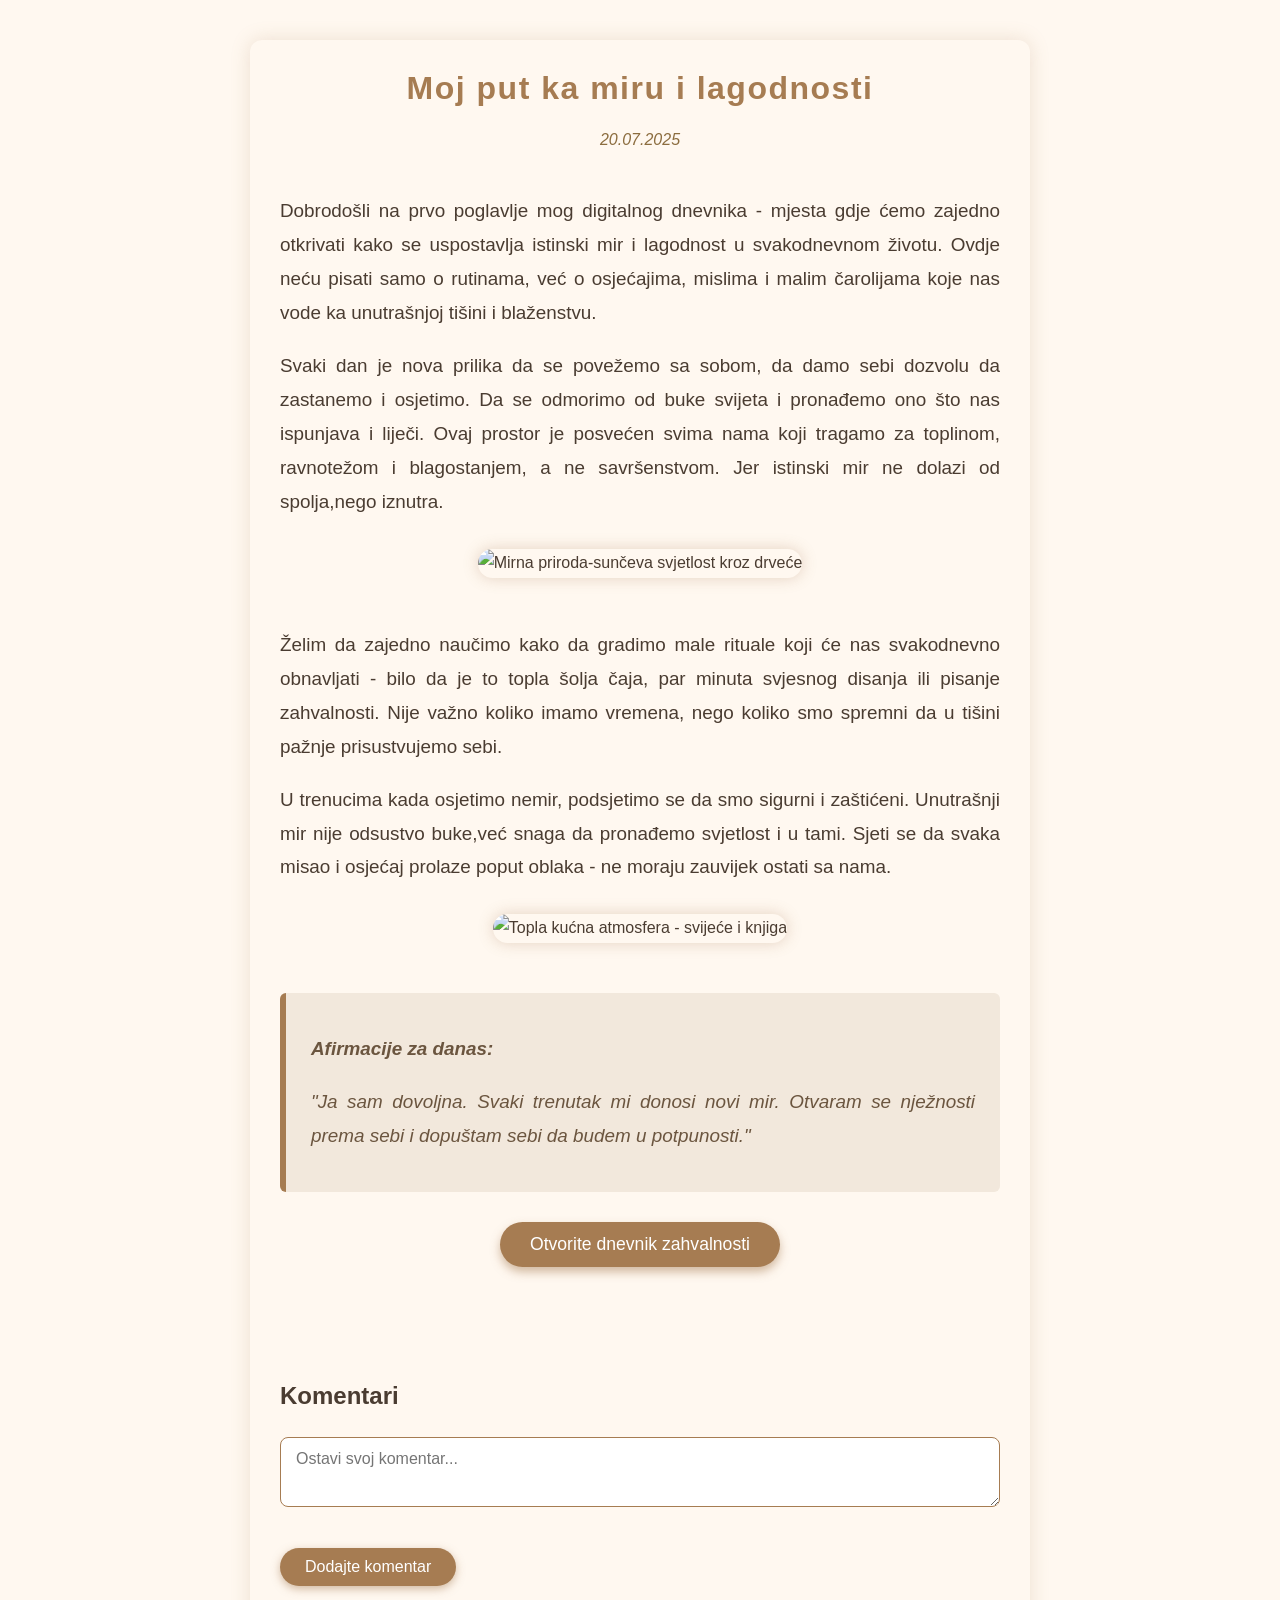
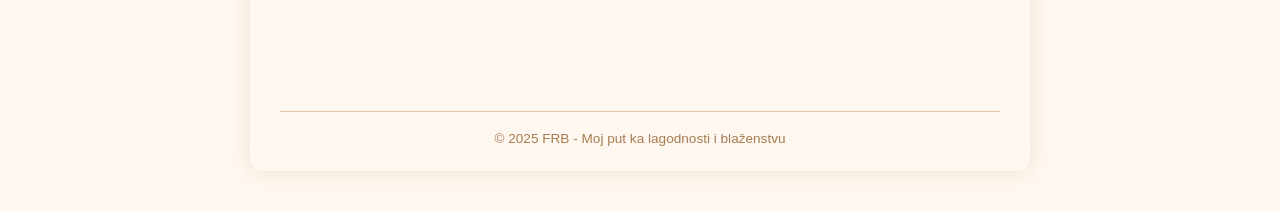
==== index.html @ 80840bef "Update index.html" ====
<!DOCTYPE <html>
 <html lang="bs">
    <head>
        <meta charset="UTF-8">
        <meta name="viewport" content="width=device-width, initial-scale=1.0">
       <title>Moj put ka miru i lagodnosti | 20.07.2025</title>
       <style>
        body {
            font-family: 'Segoe UI', Tahoma, Geneva, Verdana, sans-serif;
            background-color: #fff8f0;
            color: #4a3c31;
            max-width: 720px;
            margin: 40px auto;
            padding: 20px 30px;
            line-height: 1.8;
            box-shadow: 0 0 20px rgba(166, 124, 82, 0.2);
            border-radius: 12px;
        }

            h1 {
                font-size: 2,6rem;
                color: #a67c52;
                margin-bottom: 8px;
                text-align: center;
                font-weight: 700;
                letter-spacing: 1.5px;

            }

            .date {
                font-size: 1rem;
                color: #8c6d3f;
                margin-bottom: 40px;
                text-align: center;
                font-style: italic;
            }

            p {
                font-size: 1.18rem;
                margin-bottom: 1,6rem;
                text-align: justify;
            }

            .affirmations {
                background-color: #f2e8dc;
                border-left: 6px solid #a67c52;
                padding: 20px 25px;
                margin: 30px 0;
                font-style: italic;
                font-size: 1.15rem;
                color: #6b553f;
                border-radius: 6px;
            }

            footer {
                margin-top: 60px;
                font-size: 0.85rem;
                color: #a67c52;
                text-align: center;
                border-top: 1px solid #e2c9a1;
                padding-top: 15px;
            }

            /*Slike */
            .image-container {
                text-align: center;
                margin: 30px 0 50px;
            }

            .image-container img {
                max-width: 100%;
                border-radius: 15px;
                box-shadow: 0 0 15px rgba(166, 124, 82, 0.3);
            }

            /*Dugme dnevnik zahvalnosti*/
            #gratitudeBtn {
                display: block;
                margin: 30px auto;
                padding: 12px 30px;
                background-color: #a67c52;
                color: white;
                font-size: 1.1rem;
                border: none;
                border-radius: 30px;
                cursor: pointer;
                box-shadow: 0 5px 10px rgba(166, 124, 82, 0.5);
                transition: background-color 0.3s ease;

            }


            #gratitudeBtn:hover {
                background-color: #c19f6f;
            }

            /*Prostor za dnevnik*/
            #gratitudeSection {
                display: none;
                margin: 20px 0 50px;
                background-color: #f9f4e9;
                border: 2px solid #a67c52;
                padding: 20px 50px;
                border-radius: 10px;
            }

            #gratitudeInput {
                width: 1000px;
                max-width: 100%;
                height: 100px;
                font-size: 1rem;
                padding: 15px 20px;
                border-radius: 12px;
                border: 1.5px solid #a67c52;
                resize: none;
                font-family: 'Segoe UI', Tahoma, Geneva, Verdana, sans-serif;
                transition: all 0.3s ease-in-out;

            }

            #gratitudeInput:focus {
                border-color: #a67c52;
                outline: none;
                box-shadow: 0 0 6px rgba(166, 124, 82, 0.2);
            }

            #saveGratitudeBtn {
                padding: 10px 25px;
                background-color: #a67c52;
                color: white;
                font-size: 1rem;
                border: none;
                border-radius: 25px;
                cursor: pointer;
                box-shadow: 0 3px 8px rgba(166, 124, 82, 0.5);
                transition: background-color 0.3s ease;
            }

            #savedGratitudeBtn:hover {
                background-color: #c19f6f;
            }

            #gratitudeSavedMsg {
                margin-top: 10px;
                color: #6b553f;
                font-style: italic;
                font-size: 0.9rem;
            }

            /*Komentari*/
            #commentSection {
                margin-top: 40px;
                border-top: 1px solid #e2c9a1;
                padding-top: 30px;
            }

            #commentTitle {
                font-size: 1.5rem;
                color: #a67c52;
                margin-bottom: 15px;
            }

            #commentInput {
                width: 100%;
                min-height: 70px;
                padding: 12px 15px;
                font-size: 1rem;
                border-radius: 8px;
                border: 1.5px solid #a67c52;
                font-family: 'Segoe UI', Tahoma, Geneva, Verdana, sans-serif;
                margin-bottom: 12px;
                resize: vertical;
            }


            #addCommentBtn {
              background-color: #a67c52;
              color: white;
              border: none;
              border-radius: 25px;
              padding: 10px 25px;
              font-size: 1rem;
              cursor: pointer;
              box-shadow: 0 3px 8px rgba(166, 124, 82, 0.5);
              transition: background-color 0.3s ease;
            }

            #addCommentBtn:hover {
                background-color: #c19f6f;
            }

            #commentsList {
                margin-top: 20px;
                list-style-type: none;
                padding-left: 0;
                max-height: 300px;
                overflow-y: auto;
            }

            #commentsList li {
                background-color: #f2e8dc;
                border-left: 4px solid #a67c52;
                margin-bottom: 12px;
                padding: 12px 20px;
                border-radius: 6px;
                font-style: italic;
                color: #6b553f;
                word-wrap: break-word;
            }
       </style>  
       </head>
    <body>
        <h1>Moj put ka miru i lagodnosti</h1>
        <div class="date">20.07.2025</div>

        <p>Dobrodošli na prvo poglavlje mog digitalnog dnevnika - mjesta gdje ćemo zajedno otkrivati kako se uspostavlja istinski mir i lagodnost u svakodnevnom životu.
           Ovdje neću pisati samo o rutinama, već o osjećajima, mislima i malim čarolijama koje nas vode ka unutrašnjoj tišini i blaženstvu.
        </p>

        <p>Svaki dan je nova prilika da se povežemo sa sobom, da damo sebi dozvolu da zastanemo i osjetimo. Da se odmorimo od buke svijeta i pronađemo ono što nas ispunjava i liječi.
            Ovaj prostor je posvećen svima nama koji tragamo za toplinom, ravnotežom i blagostanjem, a ne savršenstvom. Jer istinski mir ne dolazi od spolja,nego iznutra.
        </p>

        <div class="image-container">
            <img src="https://images.unsplash.com/photo-1506744038136-46273834b3fb?auto=format&fit=crop&w=800&q=80" alt="Mirna priroda-sunčeva svjetlost kroz drveće" /> 
               </div>

               <p>Želim da zajedno naučimo kako da gradimo male rituale koji će nas svakodnevno obnavljati - bilo da je to topla šolja čaja, par minuta svjesnog disanja ili pisanje zahvalnosti.
                Nije važno koliko imamo vremena, nego koliko smo spremni da u tišini pažnje prisustvujemo sebi. 
               </p>

               <p>
                U trenucima kada osjetimo nemir, podsjetimo se da smo sigurni i zaštićeni. Unutrašnji mir nije odsustvo buke,već snaga da pronađemo svjetlost i u tami.
                Sjeti se da svaka misao i osjećaj prolaze poput oblaka - ne moraju zauvijek ostati sa nama.
               </p>

              <div class="image-container">
                <img src="https://images.unsplash.com/photo-1494526585095-c41746248156?auto=format&fit=crop&w=800&q=80" alt="Topla kućna atmosfera - svijeće i knjiga" />
              </div> 

              <div class="affirmations">
                <p><strong>Afirmacije za danas:</strong></p>
                <p>"Ja sam dovoljna. Svaki trenutak mi donosi novi mir. Otvaram se nježnosti prema sebi i dopuštam sebi da budem u potpunosti."</p>
              </div>

              <button id="gratitudeBtn" aria-expanded="false" aria-controls="gratitudeSection">Otvorite dnevnik zahvalnosti</button><br><br>
              <section id="gratitudeSection" aria-hidden="true"><br>
              <textarea id="gratitudeInput" placeholder="Napišite za šta ste danas zahvalni..." aria-label="Dnevnik zahvalnosti"></textarea><br><br>
              <button id="saveGratitudeBtn">Sačuvajte zahvalnost</button>
              <div id="gratitudeSavedMsg" role="status" aria-live="polite"></div>
              </section>  
              
              <div id="commentsSection">
                <h2 id="commentsTitle">Komentari</h2>
                <textarea id="commentInput" placeholder="Ostavi svoj komentar..." aria-label="Komentari"></textarea><br><br>
                <button id="addCommentBtn">Dodajte komentar</button>
                <ul id="commentsList" aria-live="polite" aria-relevant="additions"></ul>
              </div><br>

              <footer>

                &copy; 2025 FRB - Moj put ka lagodnosti i blaženstvu
              </footer>

              <script>
                //Dnevnik zahvalnosti
                const gratitudeBtn = document.getElementById('gratitudeBtn');
                const gratitudeSection = document.getElementById('gratitudeSection');
                const gratitudeInput = document.getElementById('gratitudeInput');
                const saveGratitudeBtn = document.getElementById('saveGratitudeBtn');
                const gratitudeSavedMsg = document.getElementById('gratitudeSavedMsg');

                gratitudeBtn.addEventListener('click', () => {
                    const expanded = gratitudeBtn.getAttribute('aria-expanded') === 'true';
                    gratitudeBtn.setAttribute('aria-expanded', !expanded);
                    gratitudeSection.style.display = expanded ? 'none' : 'block';
                    gratitudeSection.setAttribute('aria-hidden', expanded);
                    gratitudeSavedMsg.textContent = '';
                    if (!expanded) gratitudeInput.focus();
                } );

                saveGratitudeBtn.addEventListener('click', () => {
                    const text = gratitudeInput.value.trim();
                    if(text.length === 0) {
                        gratitudeSavedMsg.textContent = 'Molim te, napiši nešto za zahvalnost.';
                        return;
                    }
                    localStorage.setItem('dailyGratitude', text);
                    gratitudeSavedMsg.textContent = 'Tvoja zahvalnost je sačuvana. Hvala što njeguješ svoj mir';
                    gratitudeInput.value = '';
                } );
                
                //Komentari - ne čuvaju se trajno,samo u sesiji (refresh gubi ih)
                const commentInput = document.getElementById('commentInput');
                const addCommentBtn = document.getElementById('addCommentBtn');
                const commentsList = document.getElementById('commentsList');

                addCommentBtn.addEventListener('click', () => {
                    const commentText = commentInput.value.trim();
                    if(commentText.length === 0) return;
                    const li = document.createElement('li');
                    commentsList.appendChild(li);
                    commentInput.value = '';
                    commentInput.focus();
                });
                    
                
                </script> 
            </body>
</html>
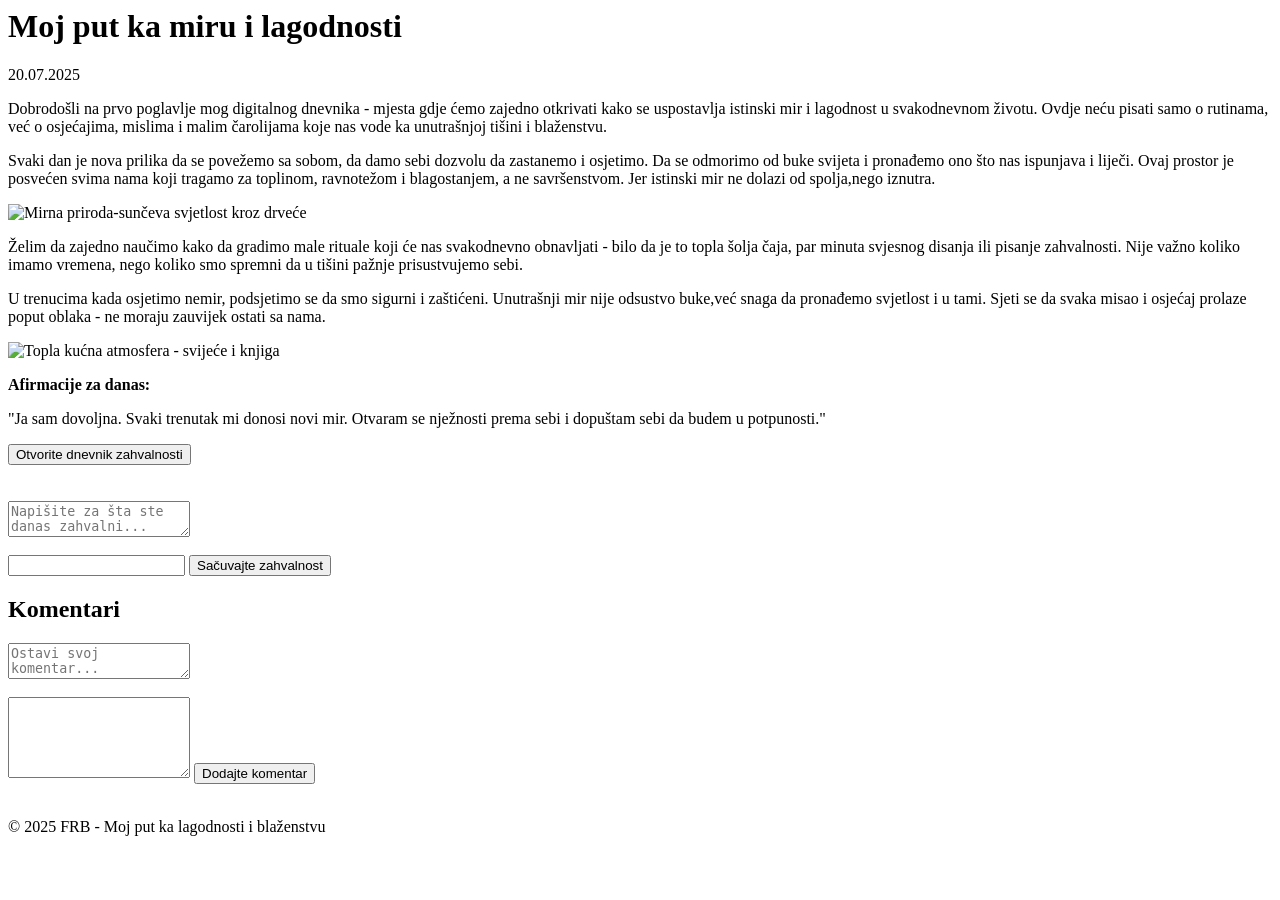
==== commit 2048e1fd: "Update index.html" ====
--- a/index.html
+++ b/index.html
@@ -3,6 +3,8 @@
     <head>
         <meta charset="UTF-8">
         <meta name="viewport" content="width=device-width, initial-scale=1.0">
+        <meta name="google-site-verification" content="Vfd_PMTQdumQlApTUxSu_Xp1I2U_cjs0YD-G9FCcUhc" />
+        <meta http-equiv="Content-Security-Policy" content="default-src 'self'; script-src 'self'; style-src 'self';">
        <title>Moj put ka miru i lagodnosti | 20.07.2025</title>
        <style>
         body {
@@ -246,6 +248,7 @@
               <button id="gratitudeBtn" aria-expanded="false" aria-controls="gratitudeSection">Otvorite dnevnik zahvalnosti</button><br><br>
               <section id="gratitudeSection" aria-hidden="true"><br>
               <textarea id="gratitudeInput" placeholder="Napišite za šta ste danas zahvalni..." aria-label="Dnevnik zahvalnosti"></textarea><br><br>
+               <input type="text" name="website" style="display:none">
               <button id="saveGratitudeBtn">Sačuvajte zahvalnost</button>
               <div id="gratitudeSavedMsg" role="status" aria-live="polite"></div>
               </section>  
@@ -253,6 +256,7 @@
               <div id="commentsSection">
                 <h2 id="commentsTitle">Komentari</h2>
                 <textarea id="commentInput" placeholder="Ostavi svoj komentar..." aria-label="Komentari"></textarea><br><br>
+               <textarea maxlength="300" rows="5" required></textarea>
                 <button id="addCommentBtn">Dodajte komentar</button>
                 <ul id="commentsList" aria-live="polite" aria-relevant="additions"></ul>
               </div><br>
@@ -278,6 +282,16 @@
                     gratitudeSavedMsg.textContent = '';
                     if (!expanded) gratitudeInput.focus();
                 } );
+
+                function sanitizeInput(input) {
+                 const element = document.createElement('div');
+                 element.innerText = input;
+                 return element.innerHTML;
+                }
+
+               const userInput = document.querySelector('#textarea-id').value;
+               const safeInput = sanitizeInput(userInput);
+               // dalje koristi safeInput
 
                 saveGratitudeBtn.addEventListener('click', () => {
                     const text = gratitudeInput.value.trim();
@@ -289,12 +303,19 @@
                     gratitudeSavedMsg.textContent = 'Tvoja zahvalnost je sačuvana. Hvala što njeguješ svoj mir';
                     gratitudeInput.value = '';
                 } );
+
+                 if (doucment.querySelector('[name="website"]').value !== "") {
+                  //spam pokušaj
+                  return false;
+                 }
                 
                 //Komentari - ne čuvaju se trajno,samo u sesiji (refresh gubi ih)
                 const commentInput = document.getElementById('commentInput');
                 const addCommentBtn = document.getElementById('addCommentBtn');
                 const commentsList = document.getElementById('commentsList');
 
+               document.addEventListener('contextmenu', e => e.preventDefault());
+               
                 addCommentBtn.addEventListener('click', () => {
                     const commentText = commentInput.value.trim();
                     if(commentText.length === 0) return;
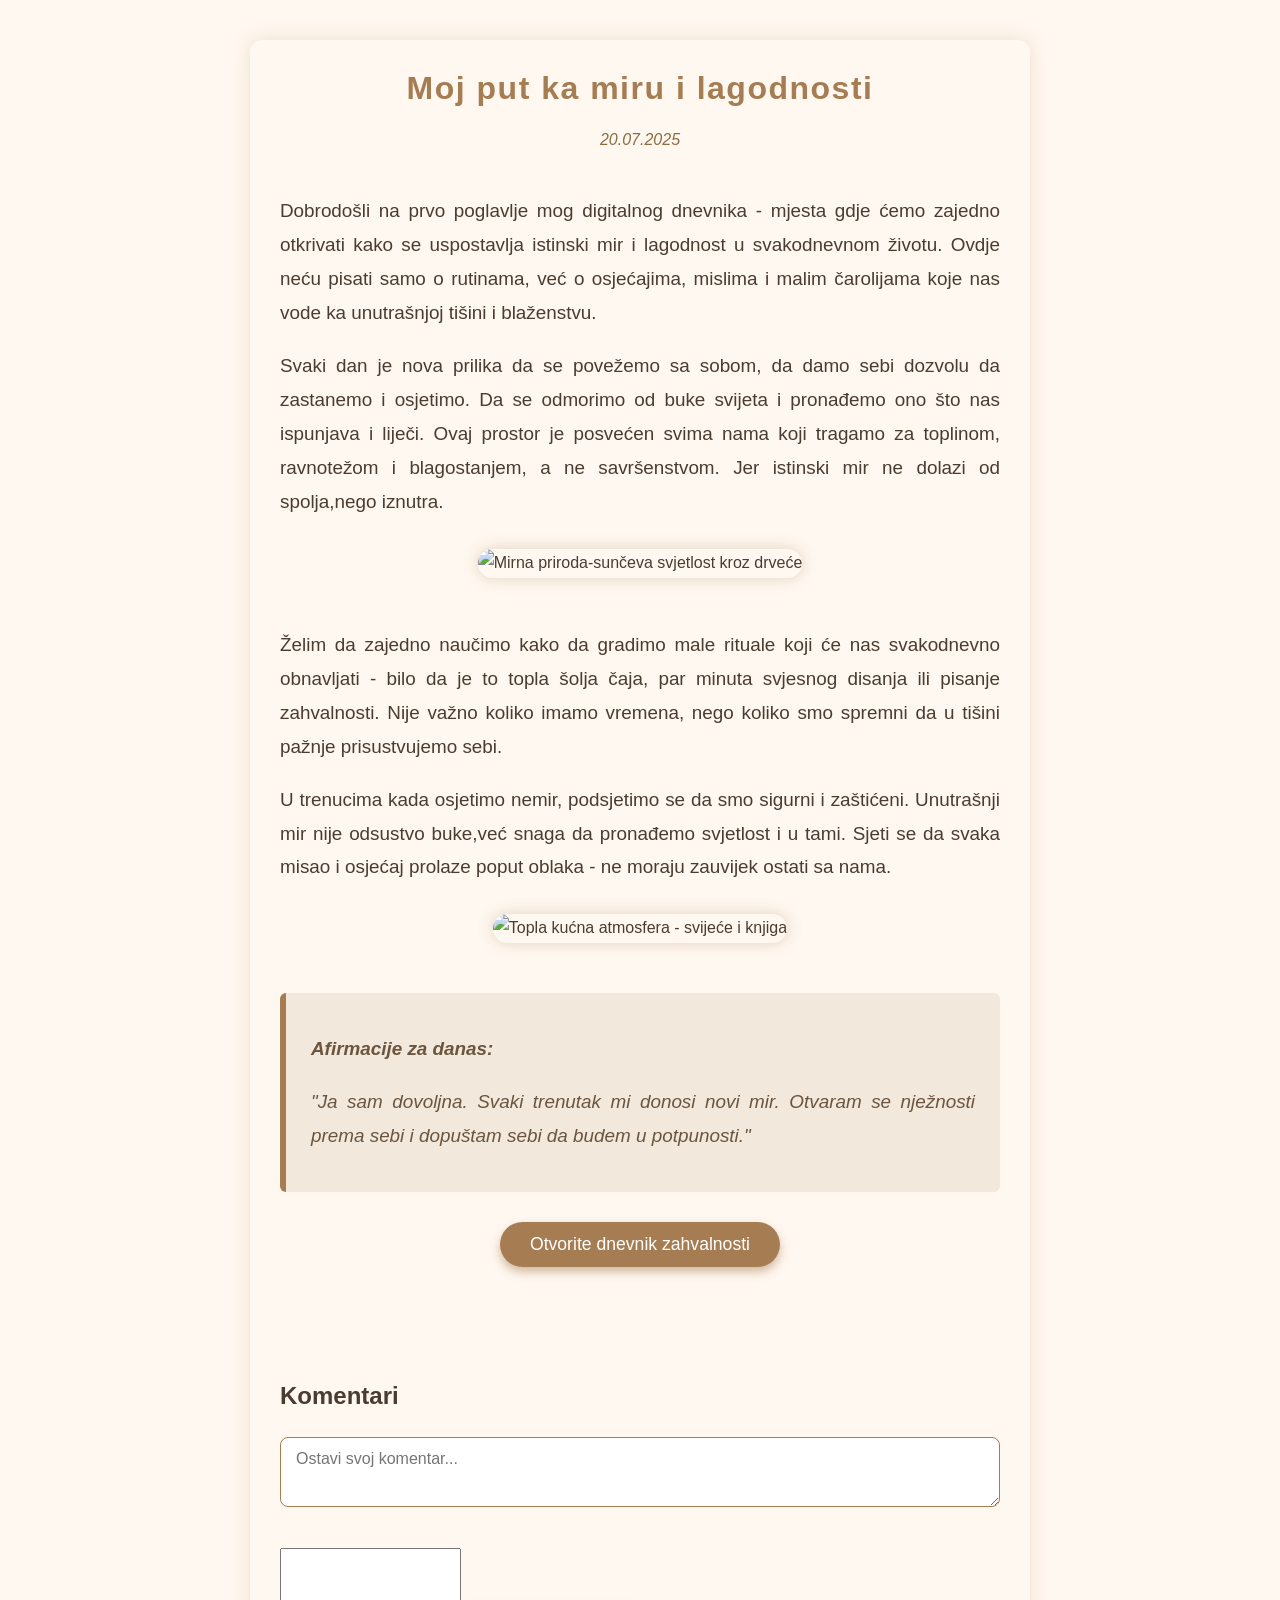
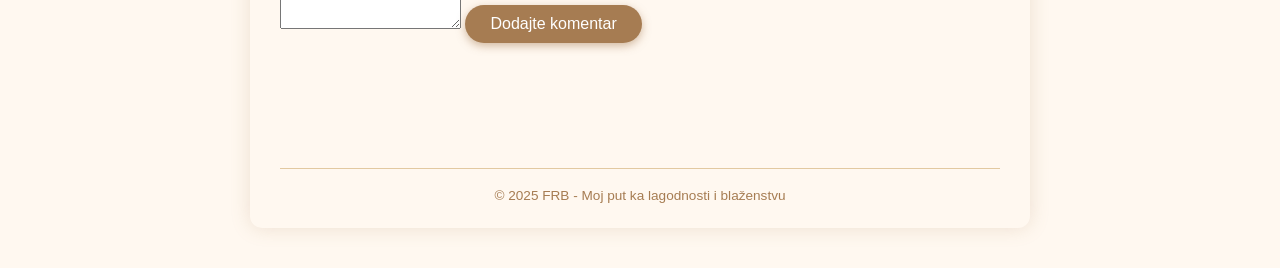
==== commit a868c93a: "Update index.html" ====
--- a/index.html
+++ b/index.html
@@ -4,7 +4,6 @@
         <meta charset="UTF-8">
         <meta name="viewport" content="width=device-width, initial-scale=1.0">
         <meta name="google-site-verification" content="Vfd_PMTQdumQlApTUxSu_Xp1I2U_cjs0YD-G9FCcUhc" />
-        <meta http-equiv="Content-Security-Policy" content="default-src 'self'; script-src 'self'; style-src 'self';">
        <title>Moj put ka miru i lagodnosti | 20.07.2025</title>
        <style>
         body {
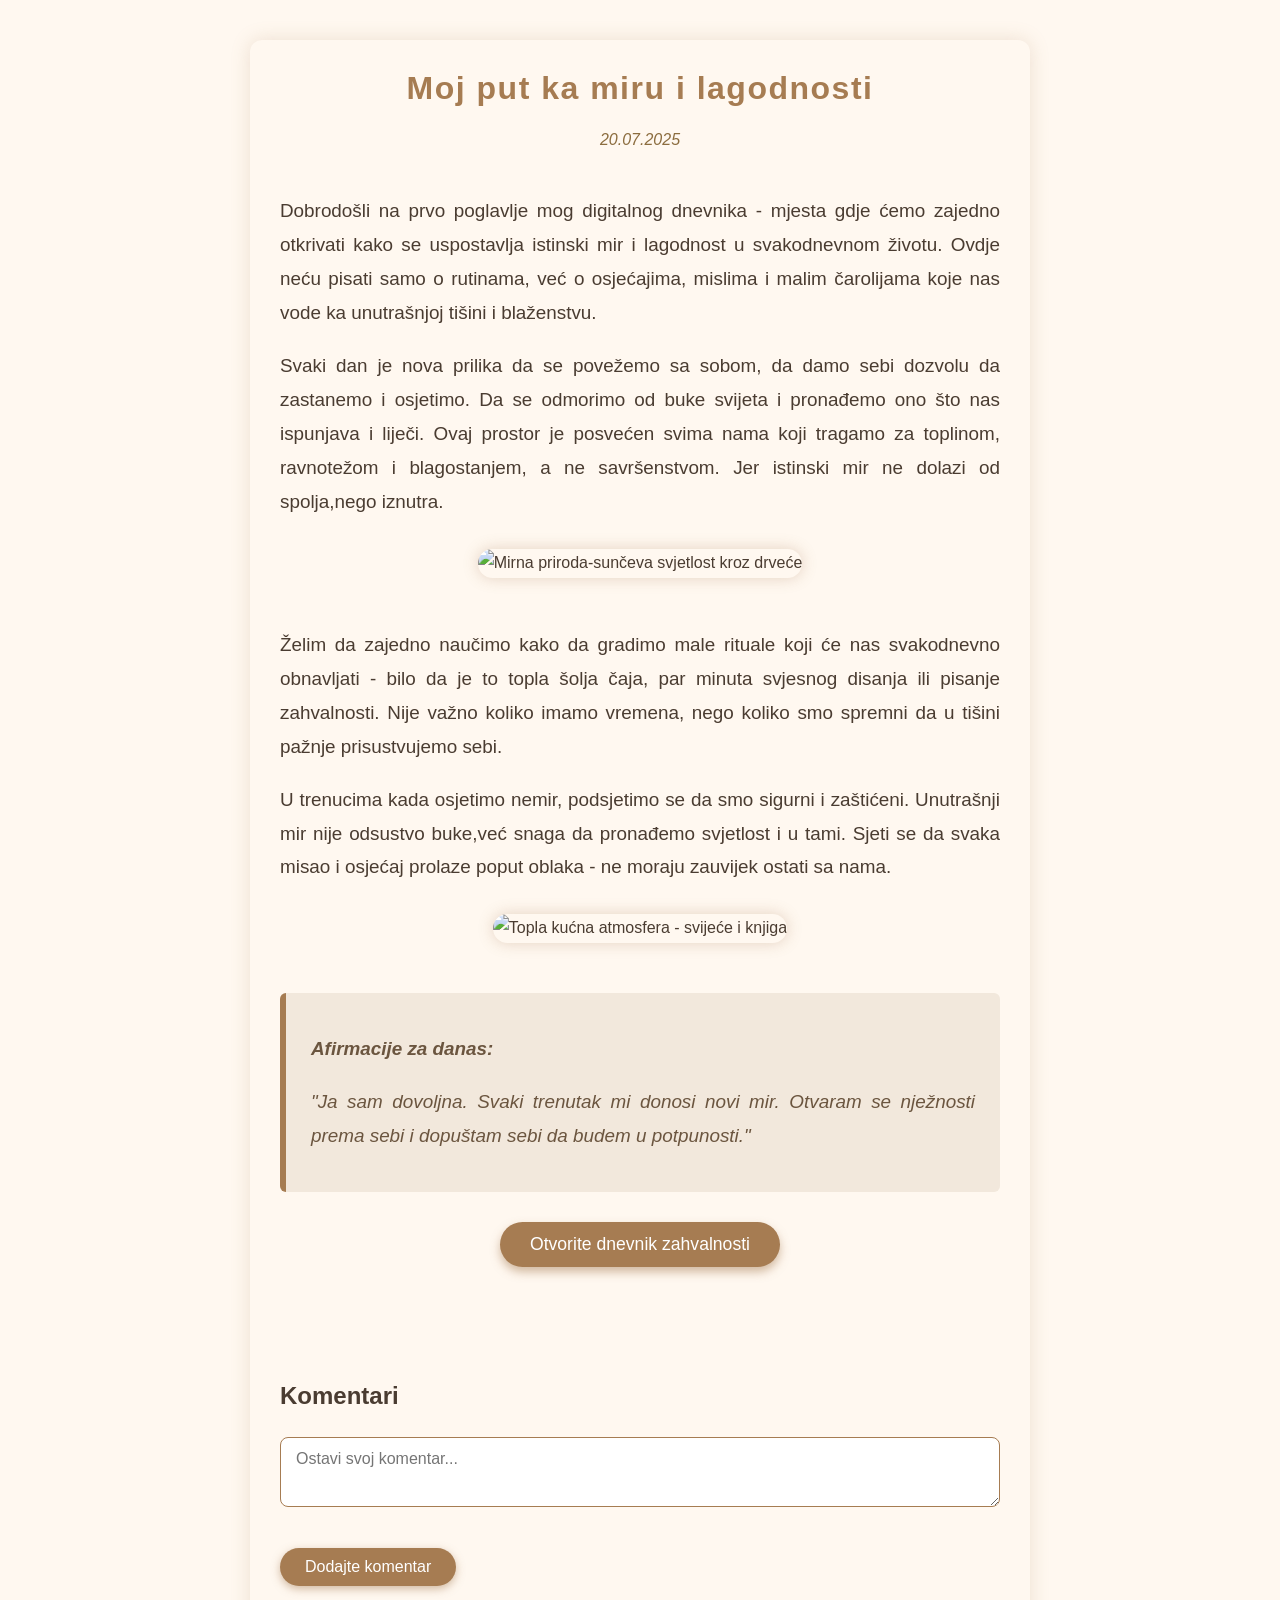
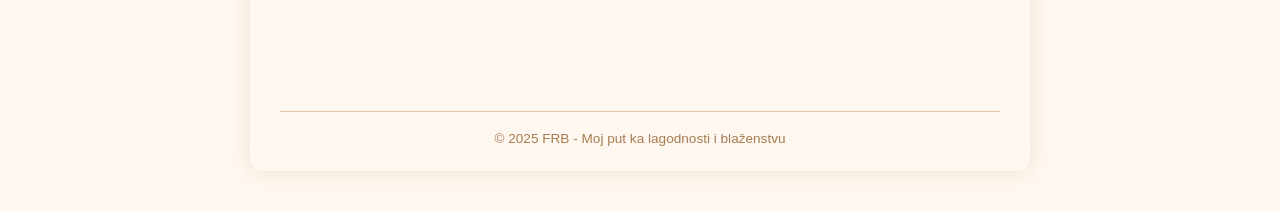
==== commit 461ddc76: "Update index.html" ====
--- a/index.html
+++ b/index.html
@@ -255,7 +255,6 @@
               <div id="commentsSection">
                 <h2 id="commentsTitle">Komentari</h2>
                 <textarea id="commentInput" placeholder="Ostavi svoj komentar..." aria-label="Komentari"></textarea><br><br>
-               <textarea maxlength="300" rows="5" required></textarea>
                 <button id="addCommentBtn">Dodajte komentar</button>
                 <ul id="commentsList" aria-live="polite" aria-relevant="additions"></ul>
               </div><br>
@@ -282,15 +281,6 @@
                     if (!expanded) gratitudeInput.focus();
                 } );
 
-                function sanitizeInput(input) {
-                 const element = document.createElement('div');
-                 element.innerText = input;
-                 return element.innerHTML;
-                }
-
-               const userInput = document.querySelector('#textarea-id').value;
-               const safeInput = sanitizeInput(userInput);
-               // dalje koristi safeInput
 
                 saveGratitudeBtn.addEventListener('click', () => {
                     const text = gratitudeInput.value.trim();
@@ -303,17 +293,12 @@
                     gratitudeInput.value = '';
                 } );
 
-                 if (doucment.querySelector('[name="website"]').value !== "") {
-                  //spam pokušaj
-                  return false;
-                 }
                 
                 //Komentari - ne čuvaju se trajno,samo u sesiji (refresh gubi ih)
                 const commentInput = document.getElementById('commentInput');
                 const addCommentBtn = document.getElementById('addCommentBtn');
                 const commentsList = document.getElementById('commentsList');
 
-               document.addEventListener('contextmenu', e => e.preventDefault());
                
                 addCommentBtn.addEventListener('click', () => {
                     const commentText = commentInput.value.trim();
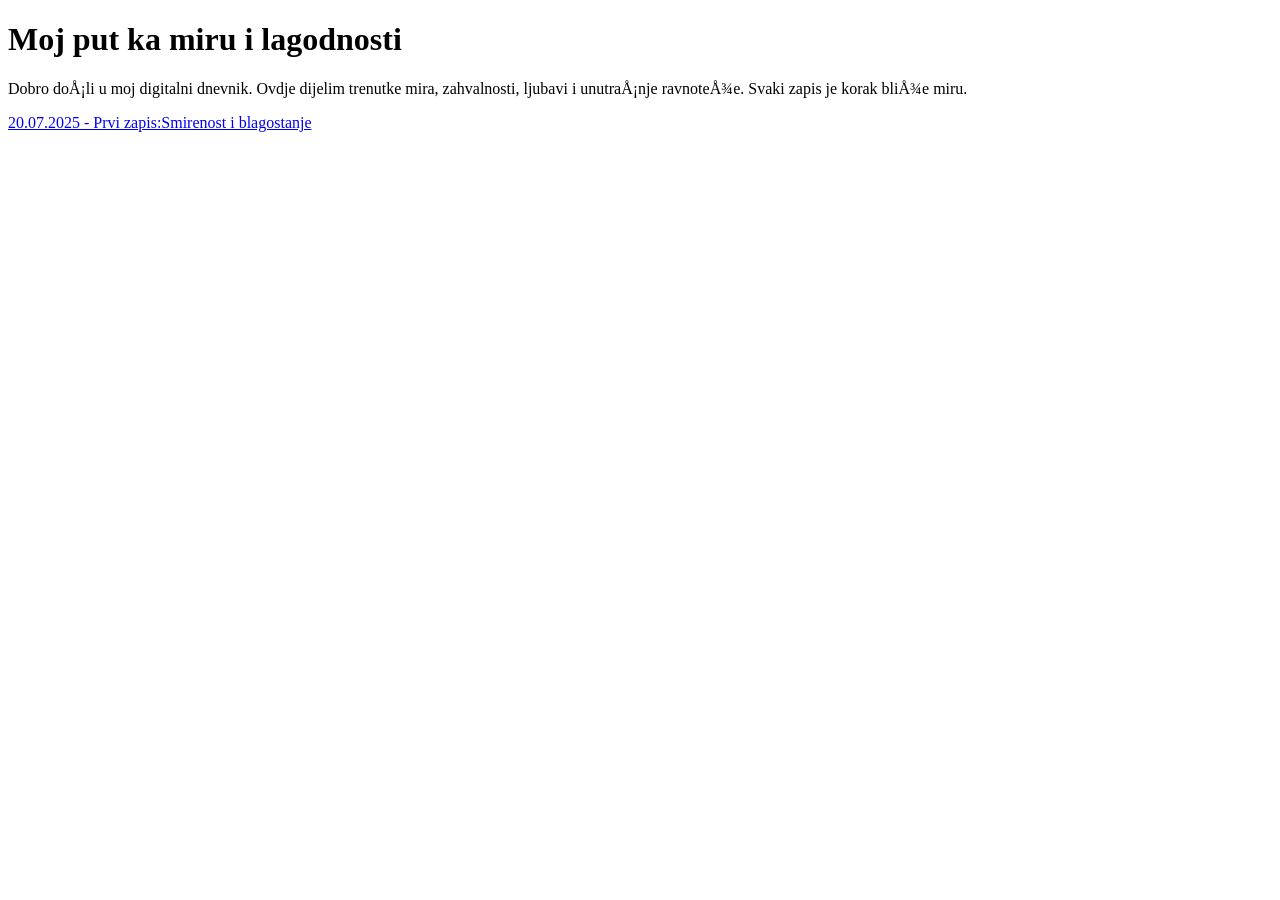
==== commit 3f7e2df8: "Create index.html" ====
--- a/index.html
+++ b/index.html
@@ -1,316 +1,21 @@
-<!DOCTYPE <html>
- <html lang="bs">
-    <head>
-        <meta charset="UTF-8">
-        <meta name="viewport" content="width=device-width, initial-scale=1.0">
-        <meta name="google-site-verification" content="Vfd_PMTQdumQlApTUxSu_Xp1I2U_cjs0YD-G9FCcUhc" />
-       <title>Moj put ka miru i lagodnosti | 20.07.2025</title>
-       <style>
-        body {
-            font-family: 'Segoe UI', Tahoma, Geneva, Verdana, sans-serif;
-            background-color: #fff8f0;
-            color: #4a3c31;
-            max-width: 720px;
-            margin: 40px auto;
-            padding: 20px 30px;
-            line-height: 1.8;
-            box-shadow: 0 0 20px rgba(166, 124, 82, 0.2);
-            border-radius: 12px;
-        }
-
-            h1 {
-                font-size: 2,6rem;
-                color: #a67c52;
-                margin-bottom: 8px;
-                text-align: center;
-                font-weight: 700;
-                letter-spacing: 1.5px;
-
-            }
-
-            .date {
-                font-size: 1rem;
-                color: #8c6d3f;
-                margin-bottom: 40px;
-                text-align: center;
-                font-style: italic;
-            }
-
-            p {
-                font-size: 1.18rem;
-                margin-bottom: 1,6rem;
-                text-align: justify;
-            }
-
-            .affirmations {
-                background-color: #f2e8dc;
-                border-left: 6px solid #a67c52;
-                padding: 20px 25px;
-                margin: 30px 0;
-                font-style: italic;
-                font-size: 1.15rem;
-                color: #6b553f;
-                border-radius: 6px;
-            }
-
-            footer {
-                margin-top: 60px;
-                font-size: 0.85rem;
-                color: #a67c52;
-                text-align: center;
-                border-top: 1px solid #e2c9a1;
-                padding-top: 15px;
-            }
-
-            /*Slike */
-            .image-container {
-                text-align: center;
-                margin: 30px 0 50px;
-            }
-
-            .image-container img {
-                max-width: 100%;
-                border-radius: 15px;
-                box-shadow: 0 0 15px rgba(166, 124, 82, 0.3);
-            }
-
-            /*Dugme dnevnik zahvalnosti*/
-            #gratitudeBtn {
-                display: block;
-                margin: 30px auto;
-                padding: 12px 30px;
-                background-color: #a67c52;
-                color: white;
-                font-size: 1.1rem;
-                border: none;
-                border-radius: 30px;
-                cursor: pointer;
-                box-shadow: 0 5px 10px rgba(166, 124, 82, 0.5);
-                transition: background-color 0.3s ease;
-
-            }
-
-
-            #gratitudeBtn:hover {
-                background-color: #c19f6f;
-            }
-
-            /*Prostor za dnevnik*/
-            #gratitudeSection {
-                display: none;
-                margin: 20px 0 50px;
-                background-color: #f9f4e9;
-                border: 2px solid #a67c52;
-                padding: 20px 50px;
-                border-radius: 10px;
-            }
-
-            #gratitudeInput {
-                width: 1000px;
-                max-width: 100%;
-                height: 100px;
-                font-size: 1rem;
-                padding: 15px 20px;
-                border-radius: 12px;
-                border: 1.5px solid #a67c52;
-                resize: none;
-                font-family: 'Segoe UI', Tahoma, Geneva, Verdana, sans-serif;
-                transition: all 0.3s ease-in-out;
-
-            }
-
-            #gratitudeInput:focus {
-                border-color: #a67c52;
-                outline: none;
-                box-shadow: 0 0 6px rgba(166, 124, 82, 0.2);
-            }
-
-            #saveGratitudeBtn {
-                padding: 10px 25px;
-                background-color: #a67c52;
-                color: white;
-                font-size: 1rem;
-                border: none;
-                border-radius: 25px;
-                cursor: pointer;
-                box-shadow: 0 3px 8px rgba(166, 124, 82, 0.5);
-                transition: background-color 0.3s ease;
-            }
-
-            #savedGratitudeBtn:hover {
-                background-color: #c19f6f;
-            }
-
-            #gratitudeSavedMsg {
-                margin-top: 10px;
-                color: #6b553f;
-                font-style: italic;
-                font-size: 0.9rem;
-            }
-
-            /*Komentari*/
-            #commentSection {
-                margin-top: 40px;
-                border-top: 1px solid #e2c9a1;
-                padding-top: 30px;
-            }
-
-            #commentTitle {
-                font-size: 1.5rem;
-                color: #a67c52;
-                margin-bottom: 15px;
-            }
-
-            #commentInput {
-                width: 100%;
-                min-height: 70px;
-                padding: 12px 15px;
-                font-size: 1rem;
-                border-radius: 8px;
-                border: 1.5px solid #a67c52;
-                font-family: 'Segoe UI', Tahoma, Geneva, Verdana, sans-serif;
-                margin-bottom: 12px;
-                resize: vertical;
-            }
-
-
-            #addCommentBtn {
-              background-color: #a67c52;
-              color: white;
-              border: none;
-              border-radius: 25px;
-              padding: 10px 25px;
-              font-size: 1rem;
-              cursor: pointer;
-              box-shadow: 0 3px 8px rgba(166, 124, 82, 0.5);
-              transition: background-color 0.3s ease;
-            }
-
-            #addCommentBtn:hover {
-                background-color: #c19f6f;
-            }
-
-            #commentsList {
-                margin-top: 20px;
-                list-style-type: none;
-                padding-left: 0;
-                max-height: 300px;
-                overflow-y: auto;
-            }
-
-            #commentsList li {
-                background-color: #f2e8dc;
-                border-left: 4px solid #a67c52;
-                margin-bottom: 12px;
-                padding: 12px 20px;
-                border-radius: 6px;
-                font-style: italic;
-                color: #6b553f;
-                word-wrap: break-word;
-            }
-       </style>  
-       </head>
-    <body>
-        <h1>Moj put ka miru i lagodnosti</h1>
-        <div class="date">20.07.2025</div>
-
-        <p>Dobrodošli na prvo poglavlje mog digitalnog dnevnika - mjesta gdje ćemo zajedno otkrivati kako se uspostavlja istinski mir i lagodnost u svakodnevnom životu.
-           Ovdje neću pisati samo o rutinama, već o osjećajima, mislima i malim čarolijama koje nas vode ka unutrašnjoj tišini i blaženstvu.
-        </p>
-
-        <p>Svaki dan je nova prilika da se povežemo sa sobom, da damo sebi dozvolu da zastanemo i osjetimo. Da se odmorimo od buke svijeta i pronađemo ono što nas ispunjava i liječi.
-            Ovaj prostor je posvećen svima nama koji tragamo za toplinom, ravnotežom i blagostanjem, a ne savršenstvom. Jer istinski mir ne dolazi od spolja,nego iznutra.
-        </p>
-
-        <div class="image-container">
-            <img src="https://images.unsplash.com/photo-1506744038136-46273834b3fb?auto=format&fit=crop&w=800&q=80" alt="Mirna priroda-sunčeva svjetlost kroz drveće" /> 
-               </div>
-
-               <p>Želim da zajedno naučimo kako da gradimo male rituale koji će nas svakodnevno obnavljati - bilo da je to topla šolja čaja, par minuta svjesnog disanja ili pisanje zahvalnosti.
-                Nije važno koliko imamo vremena, nego koliko smo spremni da u tišini pažnje prisustvujemo sebi. 
-               </p>
-
-               <p>
-                U trenucima kada osjetimo nemir, podsjetimo se da smo sigurni i zaštićeni. Unutrašnji mir nije odsustvo buke,već snaga da pronađemo svjetlost i u tami.
-                Sjeti se da svaka misao i osjećaj prolaze poput oblaka - ne moraju zauvijek ostati sa nama.
-               </p>
-
-              <div class="image-container">
-                <img src="https://images.unsplash.com/photo-1494526585095-c41746248156?auto=format&fit=crop&w=800&q=80" alt="Topla kućna atmosfera - svijeće i knjiga" />
-              </div> 
-
-              <div class="affirmations">
-                <p><strong>Afirmacije za danas:</strong></p>
-                <p>"Ja sam dovoljna. Svaki trenutak mi donosi novi mir. Otvaram se nježnosti prema sebi i dopuštam sebi da budem u potpunosti."</p>
-              </div>
-
-              <button id="gratitudeBtn" aria-expanded="false" aria-controls="gratitudeSection">Otvorite dnevnik zahvalnosti</button><br><br>
-              <section id="gratitudeSection" aria-hidden="true"><br>
-              <textarea id="gratitudeInput" placeholder="Napišite za šta ste danas zahvalni..." aria-label="Dnevnik zahvalnosti"></textarea><br><br>
-               <input type="text" name="website" style="display:none">
-              <button id="saveGratitudeBtn">Sačuvajte zahvalnost</button>
-              <div id="gratitudeSavedMsg" role="status" aria-live="polite"></div>
-              </section>  
-              
-              <div id="commentsSection">
-                <h2 id="commentsTitle">Komentari</h2>
-                <textarea id="commentInput" placeholder="Ostavi svoj komentar..." aria-label="Komentari"></textarea><br><br>
-                <button id="addCommentBtn">Dodajte komentar</button>
-                <ul id="commentsList" aria-live="polite" aria-relevant="additions"></ul>
-              </div><br>
-
-              <footer>
-
-                &copy; 2025 FRB - Moj put ka lagodnosti i blaženstvu
-              </footer>
-
-              <script>
-                //Dnevnik zahvalnosti
-                const gratitudeBtn = document.getElementById('gratitudeBtn');
-                const gratitudeSection = document.getElementById('gratitudeSection');
-                const gratitudeInput = document.getElementById('gratitudeInput');
-                const saveGratitudeBtn = document.getElementById('saveGratitudeBtn');
-                const gratitudeSavedMsg = document.getElementById('gratitudeSavedMsg');
-
-                gratitudeBtn.addEventListener('click', () => {
-                    const expanded = gratitudeBtn.getAttribute('aria-expanded') === 'true';
-                    gratitudeBtn.setAttribute('aria-expanded', !expanded);
-                    gratitudeSection.style.display = expanded ? 'none' : 'block';
-                    gratitudeSection.setAttribute('aria-hidden', expanded);
-                    gratitudeSavedMsg.textContent = '';
-                    if (!expanded) gratitudeInput.focus();
-                } );
-
-
-                saveGratitudeBtn.addEventListener('click', () => {
-                    const text = gratitudeInput.value.trim();
-                    if(text.length === 0) {
-                        gratitudeSavedMsg.textContent = 'Molim te, napiši nešto za zahvalnost.';
-                        return;
-                    }
-                    localStorage.setItem('dailyGratitude', text);
-                    gratitudeSavedMsg.textContent = 'Tvoja zahvalnost je sačuvana. Hvala što njeguješ svoj mir';
-                    gratitudeInput.value = '';
-                } );
-
-                
-                //Komentari - ne čuvaju se trajno,samo u sesiji (refresh gubi ih)
-                const commentInput = document.getElementById('commentInput');
-                const addCommentBtn = document.getElementById('addCommentBtn');
-                const commentsList = document.getElementById('commentsList');
-
-               
-                addCommentBtn.addEventListener('click', () => {
-                    const commentText = commentInput.value.trim();
-                    if(commentText.length === 0) return;
-                    const li = document.createElement('li');
-                    commentsList.appendChild(li);
-                    commentInput.value = '';
-                    commentInput.focus();
-                });
-                    
-                
-                </script> 
-            </body>
-</html>   
-
+<!DOCTYPE html>
+<html lang="bs">
+  <head>
+    <meta charset="UTF-8>
+      <meta name="viewport" content="width=device-width, initial-scale=1.0">
+    <title>Moj put ka miru i lagodnosti</title>
+    <link rel="stylesheet" href="style.css">
+  </head>
+  <body>
+    <h1>Moj put ka miru i lagodnosti</h1>
+    <p class="intro">Dobro došli u moj digitalni dnevnik. Ovdje dijelim trenutke mira, zahvalnosti, ljubavi i unutrašnje ravnoteže. Svaki zapis je korak bliže miru.</p>
+    <div class="entries">
+      <a href="2025-07-20.html"> 20.07.2025 - Prvi zapis:Smirenost i blagostanje</a><br>
+      <a href="2025-07-21.html> 21.07.2025 - Ljubav i povezanost.</a>
+        </div>
+
+        <footer>
+        &copy 2025 FRB - Digitalni dnevnik
+        <footer>
+  </body>
+        </html>
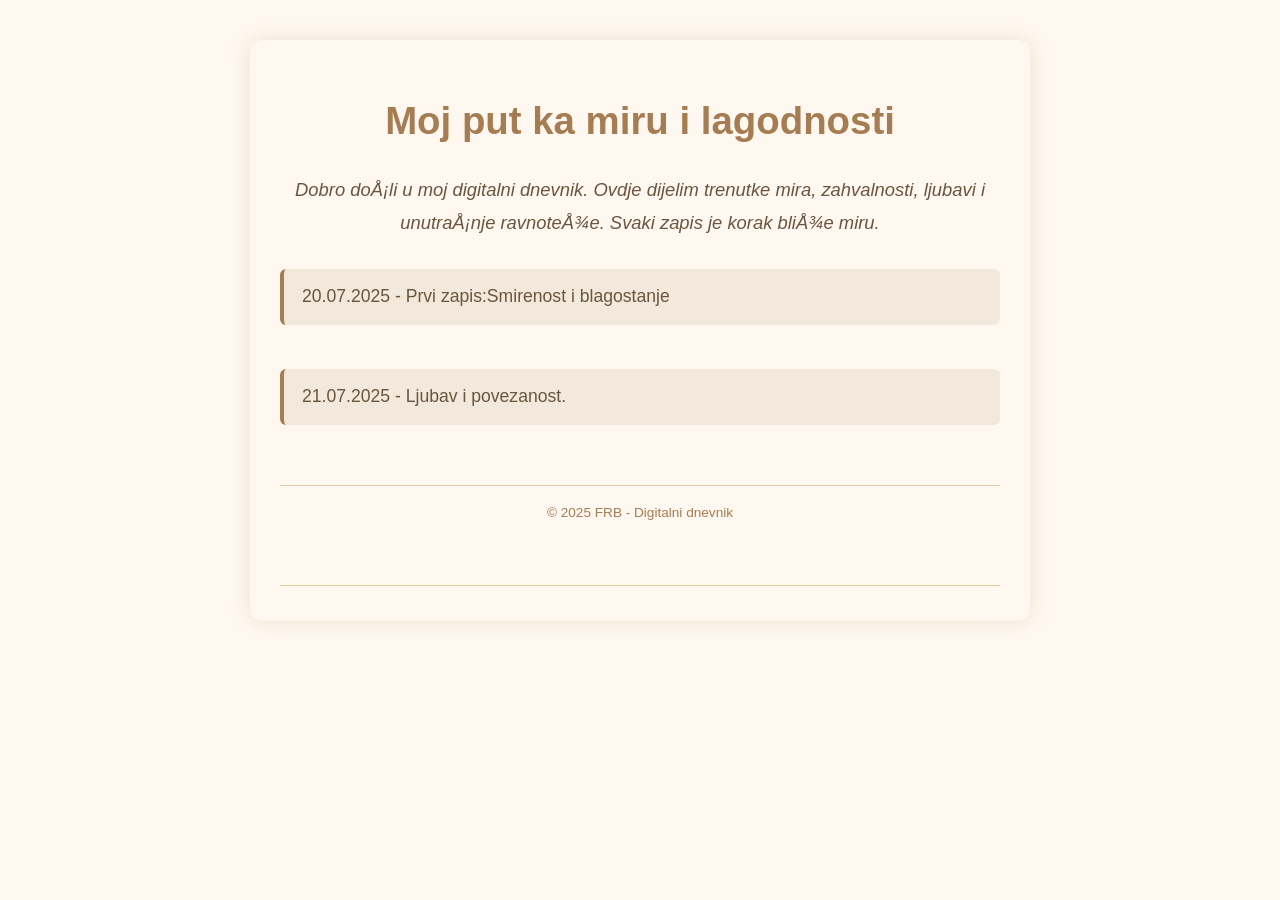
==== commit 87b21a43: "Update index.html" ====
--- a/index.html
+++ b/index.html
@@ -11,7 +11,7 @@
     <p class="intro">Dobro došli u moj digitalni dnevnik. Ovdje dijelim trenutke mira, zahvalnosti, ljubavi i unutrašnje ravnoteže. Svaki zapis je korak bliže miru.</p>
     <div class="entries">
       <a href="2025-07-20.html"> 20.07.2025 - Prvi zapis:Smirenost i blagostanje</a><br>
-      <a href="2025-07-21.html> 21.07.2025 - Ljubav i povezanost.</a>
+      <a href="2025-07-21.html"> 21.07.2025 - Ljubav i povezanost.</a>
         </div>
 
         <footer>
--- a/style.css
+++ b/style.css
@@ -0,0 +1,80 @@
+body {
+    font-family: 'Segoe UI', Tahoma, Geneva, Verdana, sans-serif;
+    background-color: #fff8f0;
+    color: #4a3c31;
+    max-width: 720px;
+    margin: 40px auto;
+    padding: 20px 30px;
+    line-height: 1.8;
+    box-shadow: 0 0 20px rgba(166, 124, 82, 0.2);
+    border-radius: 12px;
+}
+
+h1 {
+    font-size: 2.4rem;
+    color: #a67c52;
+    margin-bottom: 10px;
+    text-align: center;
+}
+
+p {
+    font-size: 1.15rem;
+    margin-bottom: 1.5rem;
+    text-align: justify;
+}
+
+.intro {
+    font-style: italic;
+    color: #6b553f;
+    text-align: center;
+    margin-bottom: 30px;
+}
+
+.entries a {
+    display: block;
+    background-color: #f2e8dc;
+    color: #6b553f;
+    padding: 12px 18px;
+    margin-bottom: 15px;
+    border-left: 4px solid #a67c52;
+    border-radius: 6px;
+    text-decoration: none;
+    font-size: 1.1rem;
+    transition: background-color 0.3s ease;
+}
+
+.entries a:hover {
+    background-color: #f0e0cf;
+}
+
+.affirmations {
+    background-color: #f2e8dc;
+    border-left: 6px solid #a67c52;
+    padding: 20px 25px;
+    margin: 40px 0;
+    font-style: italic;
+    font-size: 1.1rem;
+    color: #6b553f;
+    border-radius: 6px;
+}
+
+.back-link {
+    display: inline-block;
+    margin-top: 30px;
+    text-decoration: none;
+    color: #a67c52;
+    font-size: 1rem;
+}
+
+.back-link:hover {
+    text-decoration: underline;
+}
+
+footer {
+    margin-top: 60px;
+    font-size: 0.85rem;
+    color: #a67c52;
+    text-align: center;
+    border-top: 1px solid #e2c9a1;
+    padding-top: 15px;
+}
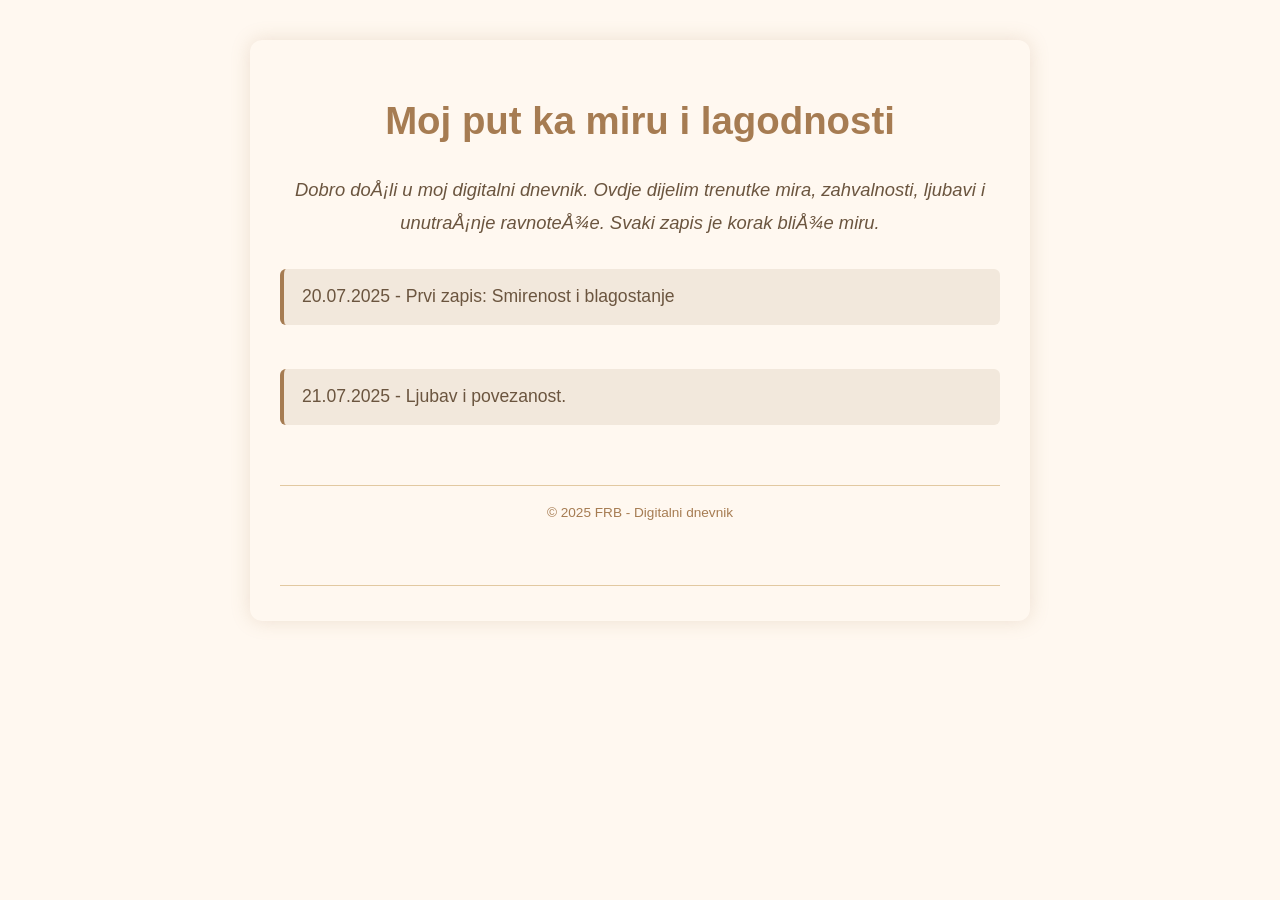
==== commit 4054e1d1: "Update index.html" ====
--- a/index.html
+++ b/index.html
@@ -10,7 +10,7 @@
     <h1>Moj put ka miru i lagodnosti</h1>
     <p class="intro">Dobro došli u moj digitalni dnevnik. Ovdje dijelim trenutke mira, zahvalnosti, ljubavi i unutrašnje ravnoteže. Svaki zapis je korak bliže miru.</p>
     <div class="entries">
-      <a href="2025-07-20.html"> 20.07.2025 - Prvi zapis:Smirenost i blagostanje</a><br>
+      <a href="2025-07-20.html"> 20.07.2025 - Prvi zapis: Smirenost i blagostanje</a><br>
       <a href="2025-07-21.html"> 21.07.2025 - Ljubav i povezanost.</a>
         </div>
 
